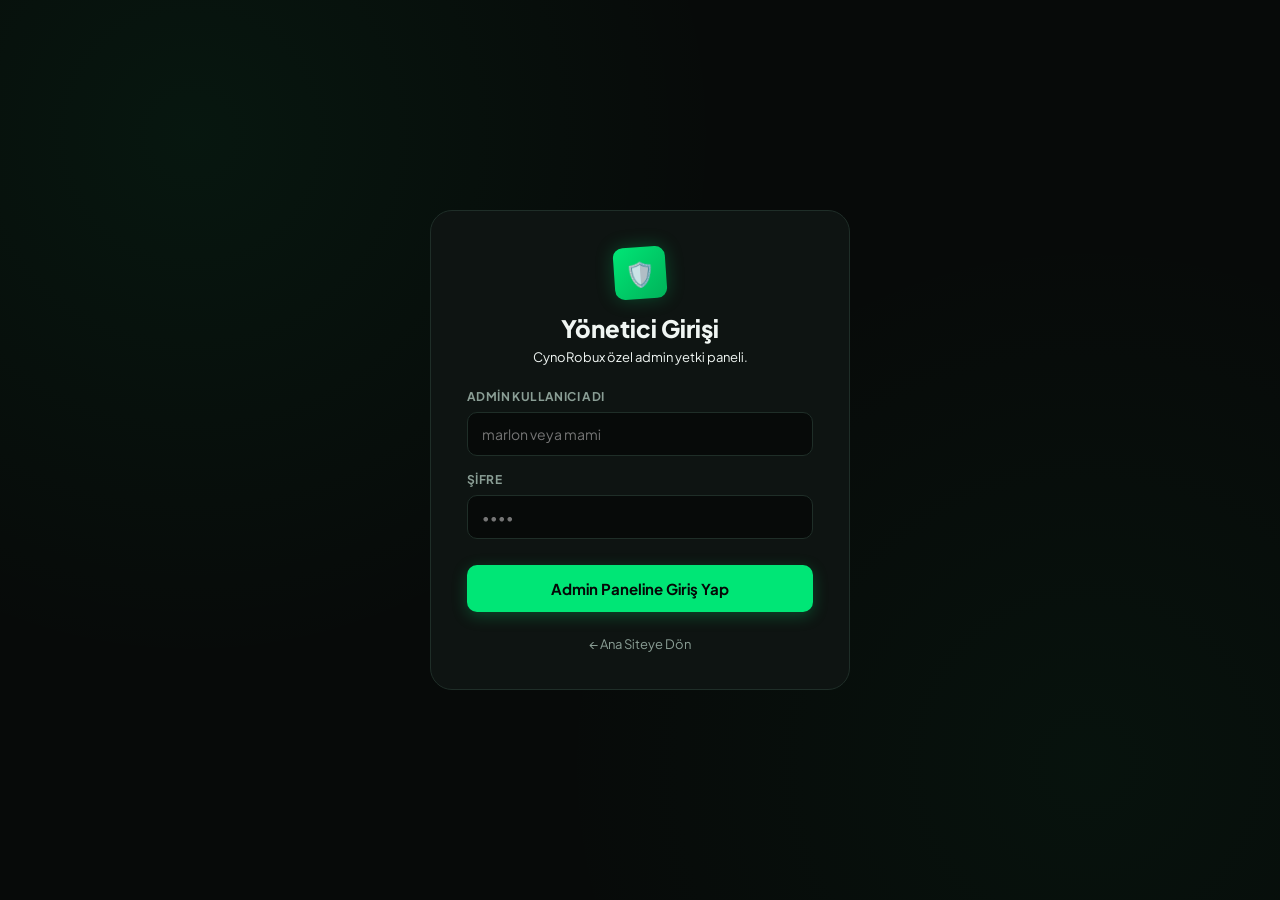
==== admin-giris.html @ 6a9be20d "Add files via upload" ====
<!DOCTYPE html>
<html lang="tr">
<head>
  <meta charset="UTF-8">
  <meta name="viewport" content="width=device-width, initial-scale=1.0">
  <title>Admin Girişi — CynoRobux Panel</title>
  <link rel="stylesheet" href="style.css">
</head>
<body style="display: flex; align-items: center; justify-content: center; min-height: 100vh;">
  <div style="width: 100%; max-width: 420px; background: var(--bg-panel); border: 1px solid var(--border-color); border-radius: 22px; padding: 36px; z-index: 5;">
    <div style="text-align: center; margin-bottom: 24px;">
      <div class="brand-logo" style="margin: 0 auto 14px; width: 52px; height: 52px; font-size: 24px;">🛡️</div>
      <h1 style="font-size: 24px; font-weight: 800;">Yönetici Girişi</h1>
      <p style="color: var::text-muted); font-size: 13px; margin-top: 6px;">CynoRobux özel admin yetki paneli.</p>
    </div>

    <form onsubmit="handleAdminLogin(event)">
      <div class="form-group">
        <label>Admin Kullanıcı Adı</label>
        <input type="text" id="adm-user" class="form-control" placeholder="marlon veya mami" required>
      </div>

      <div class="form-group">
        <label>Şifre</label>
        <input type="password" id="adm-pass" class="form-control" placeholder="••••" required>
      </div>

      <button type="submit" class="btn btn-primary" style="width: 100%; padding: 14px; font-size: 15px; margin-top: 10px;">
        Admin Paneline Giriş Yap
      </button>
    </form>

    <div style="text-align: center; margin-top: 20px;">
      <a href="index.html" style="color: var(--text-muted); font-size: 13px; text-decoration: none;">← Ana Siteye Dön</a>
    </div>
  </div>

  <script src="app.js"></script>
  <script>
    function handleAdminLogin(e) {
      e.preventDefault();
      const u = document.getElementById('adm-user').value.trim();
      const p = document.getElementById('adm-pass').value.trim();

      const validAdmins = [
        { user: 'marlon', pass: '1212' },
        { user: 'mami', pass: '1212' }
      ];

      const match = validAdmins.find(a => a.user === u && a.pass === p);
      if (match) {
        localStorage.setItem('cynorobux_admin_auth', JSON.stringify({ user: match.user, time: Date.now() }));
        showToast(`Yönetici olarak giriş yapıldı: ${match.user}`);
        setTimeout(() => {
          window.location.href = 'admin.html';
        }, 800);
      } else {
        showToast('Hatalı admin kullanıcı adı veya şifresi!', true);
      }
    }
  </script>
</body>
</html>
---- style.css ----
@import url('https://fonts.googleapis.com/css2?family=Plus+Jakarta+Sans:wght@400;500;600;700;800&family=JetBrains+Mono:wght@500;700&display=swap');

:root {
  --bg-dark: #070a09;
  --bg-panel: #0e1412;
  --bg-card: #131b18;
  --bg-card-hover: #18231f;
  --border-color: #1f2e28;
  --roblox-green: #00e676;
  --roblox-green-dark: #00b259;
  --roblox-green-glow: rgba(0, 230, 118, 0.25);
  --text-main: #f0f6f3;
  --text-muted: #8a9e95;
  --danger: #ff4757;
  --warning: #ffa502;
  --discord-blurple: #5865F2;
}

* {
  margin: 0;
  padding: 0;
  box-sizing: border-box;
  font-family: 'Plus Jakarta Sans', sans-serif;
}

body {
  background-color: var(--bg-dark);
  color: var(--text-main);
  min-height: 100vh;
  display: flex;
  flex-direction: column;
  position: relative;
  overflow-x: hidden;
  background-image: 
    radial-gradient(circle at 15% 15%, rgba(0, 230, 118, 0.06) 0%, transparent 40%),
    radial-gradient(circle at 85% 85%, rgba(0, 178, 89, 0.05) 0%, transparent 40%);
}

/* Falling Robux Background Animation */
.falling-robux-container {
  position: fixed;
  top: 0;
  left: 0;
  width: 100%;
  height: 100%;
  pointer-events: none;
  overflow: hidden;
  z-index: 0;
}

.falling-rbx {
  position: absolute;
  top: -10%;
  color: var(--roblox-green);
  opacity: 0.35;
  font-weight: 800;
  font-family: 'JetBrains Mono', monospace;
  animation: fallAnimation linear infinite;
  user-select: none;
}

@keyframes fallAnimation {
  0% {
    transform: translateY(-50px) rotate(0deg);
    opacity: 0;
  }
  20% {
    opacity: 0.45;
  }
  80% {
    opacity: 0.45;
  }
  100% {
    transform: translateY(110vh) rotate(360deg);
    opacity: 0;
  }
}

/* Ensure container content sits above falling elements */
.container, .navbar, .footer {
  position: relative;
  z-index: 2;
}

.rbx-icon {
  display: inline-flex;
  align-items: center;
  justify-content: center;
  width: 20px;
  height: 20px;
  vertical-align: middle;
}

/* Navbar */
.navbar {
  background: rgba(14, 20, 18, 0.9);
  backdrop-filter: blur(12px);
  border-bottom: 1px solid var(--border-color);
  padding: 0 32px;
  height: 72px;
  display: flex;
  align-items: center;
  justify-content: space-between;
  position: sticky;
  top: 0;
  z-index: 100;
}

.brand {
  display: flex;
  align-items: center;
  gap: 12px;
  text-decoration: none;
  color: var(--text-main);
}

.brand-logo {
  width: 40px;
  height: 40px;
  background: linear-gradient(135deg, var(--roblox-green), var(--roblox-green-dark));
  border-radius: 10px;
  display: flex;
  align-items: center;
  justify-content: center;
  color: #050807;
  font-weight: 800;
  font-size: 20px;
  box-shadow: 0 0 18px var(--roblox-green-glow);
  transform: rotate(-4deg);
}

.brand-text {
  display: flex;
  flex-direction: column;
}

.brand-title {
  font-size: 20px;
  font-weight: 800;
  letter-spacing: 0.5px;
  display: flex;
  align-items: center;
  gap: 6px;
}

.brand-title span {
  color: var(--roblox-green);
}

.official-badge {
  font-size: 10px;
  background: rgba(0, 230, 118, 0.12);
  color: var(--roblox-green);
  border: 1px solid rgba(0, 230, 118, 0.3);
  padding: 2px 6px;
  border-radius: 4px;
  font-weight: 700;
  text-transform: uppercase;
  letter-spacing: 0.5px;
}

.nav-links {
  display: flex;
  align-items: center;
  gap: 8px;
}

.nav-link {
  text-decoration: none;
  color: var(--text-muted);
  font-weight: 600;
  font-size: 14px;
  padding: 10px 16px;
  border-radius: 10px;
  transition: all 0.2s ease;
  display: flex;
  align-items: center;
  gap: 8px;
}

.nav-link:hover, .nav-link.active {
  color: var(--text-main);
  background: var(--bg-card);
}

.nav-link.active {
  border: 1px solid var(--border-color);
  color: var(--roblox-green);
}

.nav-right {
  display: flex;
  align-items: center;
  gap: 14px;
}

.balance-box {
  background: var(--bg-card);
  border: 1px solid var(--border-color);
  padding: 6px 14px;
  border-radius: 12px;
  display: flex;
  align-items: center;
  gap: 10px;
}

.balance-amount {
  font-family: 'JetBrains Mono', monospace;
  font-weight: 700;
  font-size: 15px;
  color: var(--roblox-green);
  display: flex;
  align-items: center;
  gap: 6px;
}

.btn {
  padding: 10px 18px;
  border-radius: 10px;
  font-weight: 700;
  font-size: 14px;
  cursor: pointer;
  border: none;
  transition: all 0.2s ease;
  text-decoration: none;
  display: inline-flex;
  align-items: center;
  justify-content: center;
  gap: 8px;
}

.btn-primary {
  background: var(--roblox-green);
  color: #050807;
  box-shadow: 0 4px 15px var(--roblox-green-glow);
}

.btn-primary:hover {
  background: #1aff8c;
  transform: translateY(-1px);
}

.btn-outline {
  background: transparent;
  color: var(--text-main);
  border: 1px solid var(--border-color);
}

.btn-outline:hover {
  border-color: var(--roblox-green);
  color: var(--roblox-green);
  background: rgba(0, 230, 118, 0.05);
}

.btn-danger {
  background: rgba(255, 71, 87, 0.15);
  color: var(--danger);
  border: 1px solid rgba(255, 71, 87, 0.3);
}

.btn-danger:hover {
  background: var(--danger);
  color: #fff;
}

.btn-discord {
  background: var(--discord-blurple);
  color: #ffffff;
  box-shadow: 0 4px 15px rgba(88, 101, 242, 0.3);
}

.btn-discord:hover {
  background: #6d78f5;
  transform: translateY(-1px);
}

.container {
  max-width: 1320px;
  width: 100%;
  margin: 0 auto;
  padding: 32px 24px;
  flex: 1;
}

.hero-grid {
  display: grid;
  grid-template-columns: 1fr 390px;
  gap: 28px;
  align-items: start;
}

@media (max-width: 1024px) {
  .hero-grid {
    grid-template-columns: 1fr;
  }
}

.hero-banner {
  background: linear-gradient(135deg, #0f1915 0%, #0a100e 100%);
  border: 1px solid var(--border-color);
  border-radius: 20px;
  padding: 36px;
  position: relative;
  overflow: hidden;
  margin-bottom: 28px;
}

.hero-banner::after {
  content: '';
  position: absolute;
  right: -40px;
  top: -40px;
  width: 240px;
  height: 240px;
  background: radial-gradient(circle, rgba(0, 230, 118, 0.18), transparent 70%);
  pointer-events: none;
}

.hero-tag {
  display: inline-flex;
  align-items: center;
  gap: 8px;
  background: rgba(0, 230, 118, 0.1);
  border: 1px solid rgba(0, 230, 118, 0.25);
  color: var(--roblox-green);
  padding: 6px 12px;
  border-radius: 99px;
  font-size: 12px;
  font-weight: 700;
  margin-bottom: 16px;
}

.hero-banner h1 {
  font-size: 36px;
  font-weight: 800;
  line-height: 1.2;
  margin-bottom: 14px;
}

.hero-banner h1 span {
  color: var(--roblox-green);
}

.hero-banner p {
  color: var(--text-muted);
  font-size: 15px;
  line-height: 1.6;
  max-width: 600px;
  margin-bottom: 24px;
}

.hero-actions {
  display: flex;
  gap: 12px;
  flex-wrap: wrap;
}

.stats-strip {
  display: grid;
  grid-template-columns: repeat(3, 1fr);
  gap: 16px;
  margin-bottom: 28px;
}

.stat-card {
  background: var(--bg-panel);
  border: 1px solid var(--border-color);
  border-radius: 16px;
  padding: 20px;
}

.stat-label {
  font-size: 12px;
  color: var(--text-muted);
  font-weight: 600;
  margin-bottom: 6px;
}

.stat-value {
  font-family: 'JetBrains Mono', monospace;
  font-size: 22px;
  font-weight: 700;
  color: var(--text-main);
  display: flex;
  align-items: center;
  gap: 8px;
}

.section-header {
  display: flex;
  align-items: center;
  justify-content: space-between;
  margin-bottom: 18px;
}

.section-title {
  font-size: 20px;
  font-weight: 800;
  display: flex;
  align-items: center;
  gap: 10px;
}

.games-grid {
  display: grid;
  grid-template-columns: repeat(auto-fill, minmax(260px, 1fr));
  gap: 18px;
}

.game-card {
  background: var(--bg-panel);
  border: 1px solid var(--border-color);
  border-radius: 18px;
  padding: 20px;
  transition: all 0.25s ease;
  display: flex;
  flex-direction: column;
  justify-content: space-between;
  text-decoration: none;
  color: var(--text-main);
  position: relative;
  overflow: hidden;
}

.game-card:hover {
  transform: translateY(-4px);
  border-color: var(--roblox-green);
  box-shadow: 0 10px 25px rgba(0, 230, 118, 0.12);
}

.game-icon-box {
  width: 54px;
  height: 54px;
  border-radius: 14px;
  background: rgba(0, 230, 118, 0.1);
  border: 1px solid rgba(0, 230, 118, 0.25);
  display: flex;
  align-items: center;
  justify-content: center;
  font-size: 26px;
  margin-bottom: 16px;
  color: var(--roblox-green);
}

.game-badge {
  position: absolute;
  top: 16px;
  right: 16px;
  background: rgba(0, 230, 118, 0.15);
  color: var(--roblox-green);
  font-size: 11px;
  font-weight: 700;
  padding: 4px 10px;
  border-radius: 8px;
}

.game-card h3 {
  font-size: 18px;
  font-weight: 700;
  margin-bottom: 8px;
}

.game-card p {
  font-size: 13px;
  color: var(--text-muted);
  line-height: 1.5;
  margin-bottom: 18px;
}

.auth-sidebar {
  background: var(--bg-panel);
  border: 1px solid var(--border-color);
  border-radius: 20px;
  padding: 26px;
  position: sticky;
  top: 96px;
}

.auth-tabs {
  display: grid;
  grid-template-columns: 1fr 1fr;
  background: var(--bg-dark);
  padding: 5px;
  border-radius: 12px;
  border: 1px solid var(--border-color);
  margin-bottom: 22px;
}

.auth-tab-btn {
  padding: 10px;
  border: none;
  background: transparent;
  color: var(--text-muted);
  font-weight: 700;
  font-size: 14px;
  border-radius: 8px;
  cursor: pointer;
  transition: all 0.2s;
}

.auth-tab-btn.active {
  background: var(--roblox-green);
  color: #050807;
}

.form-group {
  margin-bottom: 16px;
}

.form-group label {
  display: block;
  font-size: 12px;
  font-weight: 700;
  color: var(--text-muted);
  margin-bottom: 8px;
  text-transform: uppercase;
  letter-spacing: 0.4px;
}

.form-control {
  width: 100%;
  background: var(--bg-dark);
  border: 1px solid var(--border-color);
  color: var(--text-main);
  padding: 12px 14px;
  border-radius: 10px;
  font-size: 14px;
  outline: none;
  transition: border-color 0.2s;
}

.form-control:focus {
  border-color: var(--roblox-green);
}

.profile-widget {
  text-align: center;
}

.avatar-circle {
  width: 76px;
  height: 76px;
  border-radius: 50%;
  background: linear-gradient(135deg, #132a20, #0b1611);
  border: 2px solid var(--roblox-green);
  margin: 0 auto 14px;
  display: flex;
  align-items: center;
  justify-content: center;
  font-size: 32px;
  box-shadow: 0 0 20px var(--roblox-green-glow);
}

.game-layout {
  display: grid;
  grid-template-columns: 340px 1fr;
  gap: 24px;
  align-items: start;
}

@media (max-width: 900px) {
  .game-layout {
    grid-template-columns: 1fr;
  }
}

.control-panel, .arena-panel {
  background: var(--bg-panel);
  border: 1px solid var(--border-color);
  border-radius: 20px;
  padding: 24px;
}

.arena-panel {
  min-height: 440px;
  display: flex;
  flex-direction: column;
  align-items: center;
  justify-content: center;
  position: relative;
}

.quick-bets {
  display: grid;
  grid-template-columns: repeat(4, 1fr);
  gap: 8px;
  margin-top: 8px;
}

.quick-bet-btn {
  background: var(--bg-dark);
  border: 1px solid var(--border-color);
  color: var(--text-muted);
  padding: 8px;
  border-radius: 8px;
  font-size: 12px;
  font-weight: 700;
  cursor: pointer;
}

.quick-bet-btn:hover {
  border-color: var(--roblox-green);
  color: var(--roblox-green);
}

.mines-grid {
  display: grid;
  grid-template-columns: repeat(5, 64px);
  gap: 10px;
}

.mine-tile {
  width: 64px;
  height: 64px;
  background: var(--bg-card);
  border: 1px solid var(--border-color);
  border-radius: 12px;
  font-size: 24px;
  display: flex;
  align-items: center;
  justify-content: center;
  cursor: pointer;
  transition: all 0.15s ease;
}

.mine-tile:hover:not(:disabled) {
  border-color: var(--roblox-green);
  transform: scale(1.04);
}

.mine-tile.revealed-gem {
  background: rgba(0, 230, 118, 0.15);
  border-color: var(--roblox-green);
  box-shadow: 0 0 15px var(--roblox-green-glow);
}

.mine-tile.revealed-bomb {
  background: rgba(255, 71, 87, 0.2);
  border-color: var(--danger);
}

.crash-multiplier {
  font-family: 'JetBrains Mono', monospace;
  font-size: 68px;
  font-weight: 800;
  color: var(--roblox-green);
  text-shadow: 0 0 30px var(--roblox-green-glow);
  margin: 20px 0;
}

.crash-multiplier.crashed {
  color: var(--danger);
  text-shadow: 0 0 30px rgba(255, 71, 87, 0.4);
}

.feed-table {
  width: 100%;
  border-collapse: collapse;
  margin-top: 12px;
}

.feed-table th {
  text-align: left;
  font-size: 12px;
  color: var(--text-muted);
  padding: 12px;
  border-bottom: 1px solid var(--border-color);
}

.feed-table td {
  padding: 12px;
  font-size: 13px;
  border-bottom: 1px solid rgba(31, 46, 40, 0.5);
}

.toast-container {
  position: fixed;
  bottom: 24px;
  right: 24px;
  z-index: 9999;
  display: flex;
  flex-direction: column;
  gap: 10px;
}

.toast {
  background: var(--bg-card);
  border-left: 4px solid var(--roblox-green);
  color: var(--text-main);
  padding: 14px 20px;
  border-radius: 10px;
  box-shadow: 0 10px 30px rgba(0,0,0,0.5);
  font-size: 14px;
  font-weight: 600;
  animation: slideIn 0.25s ease;
}

.toast.error {
  border-left-color: var(--danger);
}

@keyframes slideIn {
  from { transform: translateX(100%); opacity: 0; }
  to { transform: translateX(0); opacity: 1; }
}

.footer {
  border-top: 1px solid var(--border-color);
  background: var(--bg-panel);
  padding: 24px 32px;
  margin-top: 48px;
  display: flex;
  justify-content: space-between;
  align-items: center;
  flex-wrap: wrap;
  gap: 16px;
  font-size: 13px;
  color: var(--text-muted);
}
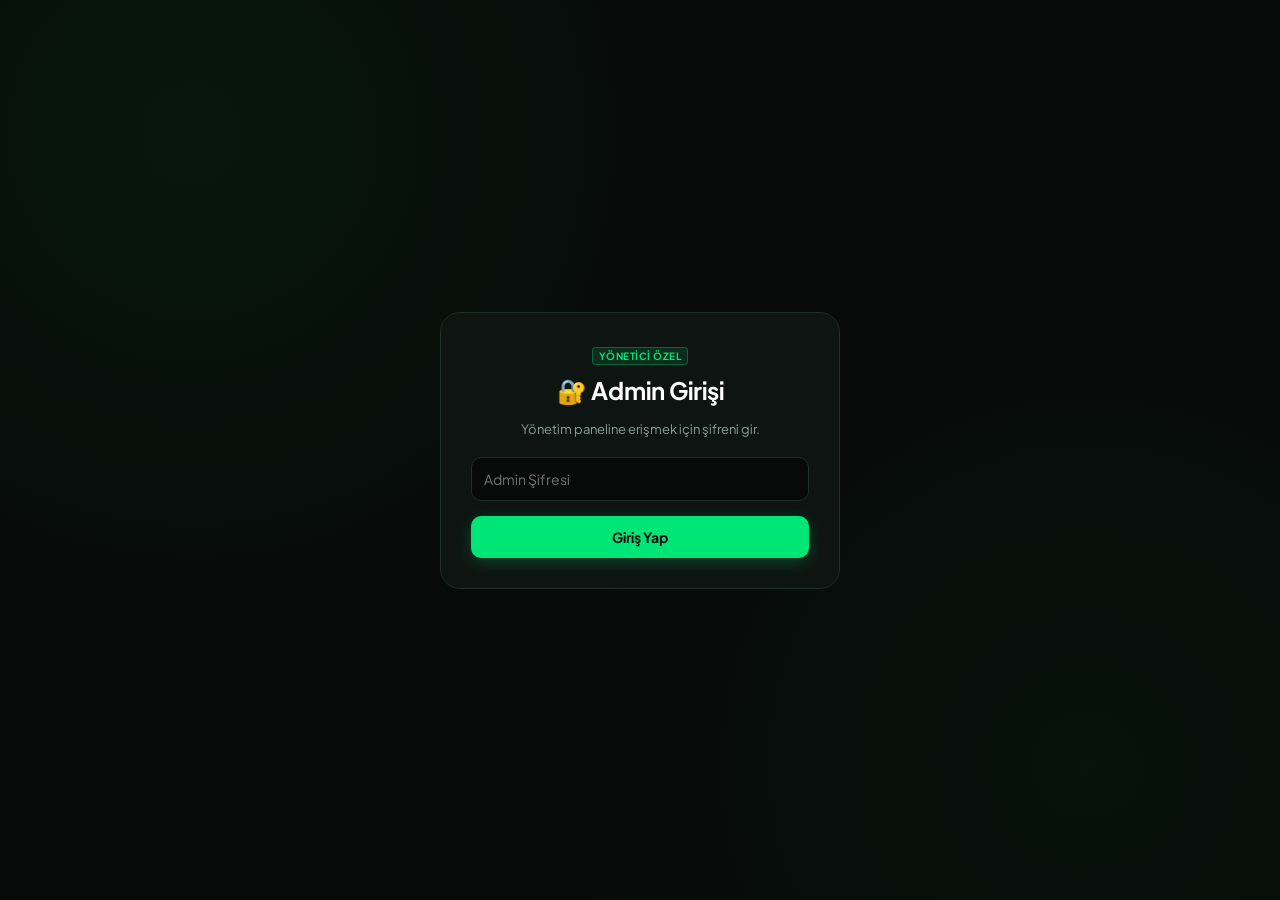
==== commit d1c45943: "Update admin-giris.html" ====
--- a/admin-giris.html
+++ b/admin-giris.html
@@ -3,59 +3,33 @@
 <head>
   <meta charset="UTF-8">
   <meta name="viewport" content="width=device-width, initial-scale=1.0">
-  <title>Admin Girişi — CynoRobux Panel</title>
+  <title>Admin Giriş — CynoRobux</title>
   <link rel="stylesheet" href="style.css">
 </head>
-<body style="display: flex; align-items: center; justify-content: center; min-height: 100vh;">
-  <div style="width: 100%; max-width: 420px; background: var(--bg-panel); border: 1px solid var(--border-color); border-radius: 22px; padding: 36px; z-index: 5;">
-    <div style="text-align: center; margin-bottom: 24px;">
-      <div class="brand-logo" style="margin: 0 auto 14px; width: 52px; height: 52px; font-size: 24px;">🛡️</div>
-      <h1 style="font-size: 24px; font-weight: 800;">Yönetici Girişi</h1>
-      <p style="color: var::text-muted); font-size: 13px; margin-top: 6px;">CynoRobux özel admin yetki paneli.</p>
-    </div>
-
-    <form onsubmit="handleAdminLogin(event)">
-      <div class="form-group">
-        <label>Admin Kullanıcı Adı</label>
-        <input type="text" id="adm-user" class="form-control" placeholder="marlon veya mami" required>
-      </div>
-
-      <div class="form-group">
-        <label>Şifre</label>
-        <input type="password" id="adm-pass" class="form-control" placeholder="••••" required>
-      </div>
-
-      <button type="submit" class="btn btn-primary" style="width: 100%; padding: 14px; font-size: 15px; margin-top: 10px;">
-        Admin Paneline Giriş Yap
-      </button>
-    </form>
-
-    <div style="text-align: center; margin-top: 20px;">
-      <a href="index.html" style="color: var(--text-muted); font-size: 13px; text-decoration: none;">← Ana Siteye Dön</a>
+<body>
+  <div class="container" style="display: flex; align-items: center; justify-content: center; min-height: 80vh;">
+    <div style="width: 100%; max-width: 400px; background: var(--bg-panel); border: 1px solid var(--border-color); border-radius: 20px; padding: 30px; text-align: center;">
+      <span class="official-badge" style="margin-bottom: 10px; display: inline-block;">YÖNETİCİ ÖZEL</span>
+      <h2 style="margin-bottom: 15px; color: #fff;">🔐 Admin Girişi</h2>
+      <p style="color: var(--text-muted); font-size: 13px; margin-bottom: 20px;">Yönetim paneline erişmek için şifreni gir.</p>
+      
+      <input type="password" id="admin-pass-input" class="form-control" placeholder="Admin Şifresi" style="margin-bottom: 15px; width: 100%; box-sizing: border-box; padding: 12px;">
+      <button onclick="checkAdminLogin()" class="btn btn-primary" style="width: 100%; padding: 12px;">Giriş Yap</button>
     </div>
   </div>
 
-  <script src="app.js"></script>
   <script>
-    function handleAdminLogin(e) {
-      e.preventDefault();
-      const u = document.getElementById('adm-user').value.trim();
-      const p = document.getElementById('adm-pass').value.trim();
+    // İstediğin admin şifresini buraya yazabilirsin
+    const ADMIN_SECRET = "cyno2026admin";
 
-      const validAdmins = [
-        { user: 'marlon', pass: '1212' },
-        { user: 'mami', pass: '1212' }
-      ];
-
-      const match = validAdmins.find(a => a.user === u && a.pass === p);
-      if (match) {
-        localStorage.setItem('cynorobux_admin_auth', JSON.stringify({ user: match.user, time: Date.now() }));
-        showToast(`Yönetici olarak giriş yapıldı: ${match.user}`);
-        setTimeout(() => {
-          window.location.href = 'admin.html';
-        }, 800);
+    function checkAdminLogin() {
+      const p = document.getElementById('admin-pass-input').value;
+      if (p === ADMIN_SECRET) {
+        localStorage.setItem('cynoAdminAuth', 'true');
+        alert("Giriş başarılı! Yönetim paneline yönlendiriliyorsun... 🚀");
+        window.location.href = 'admin.html';
       } else {
-        showToast('Hatalı admin kullanıcı adı veya şifresi!', true);
+        alert("Şifre yanlış kanka!");
       }
     }
   </script>
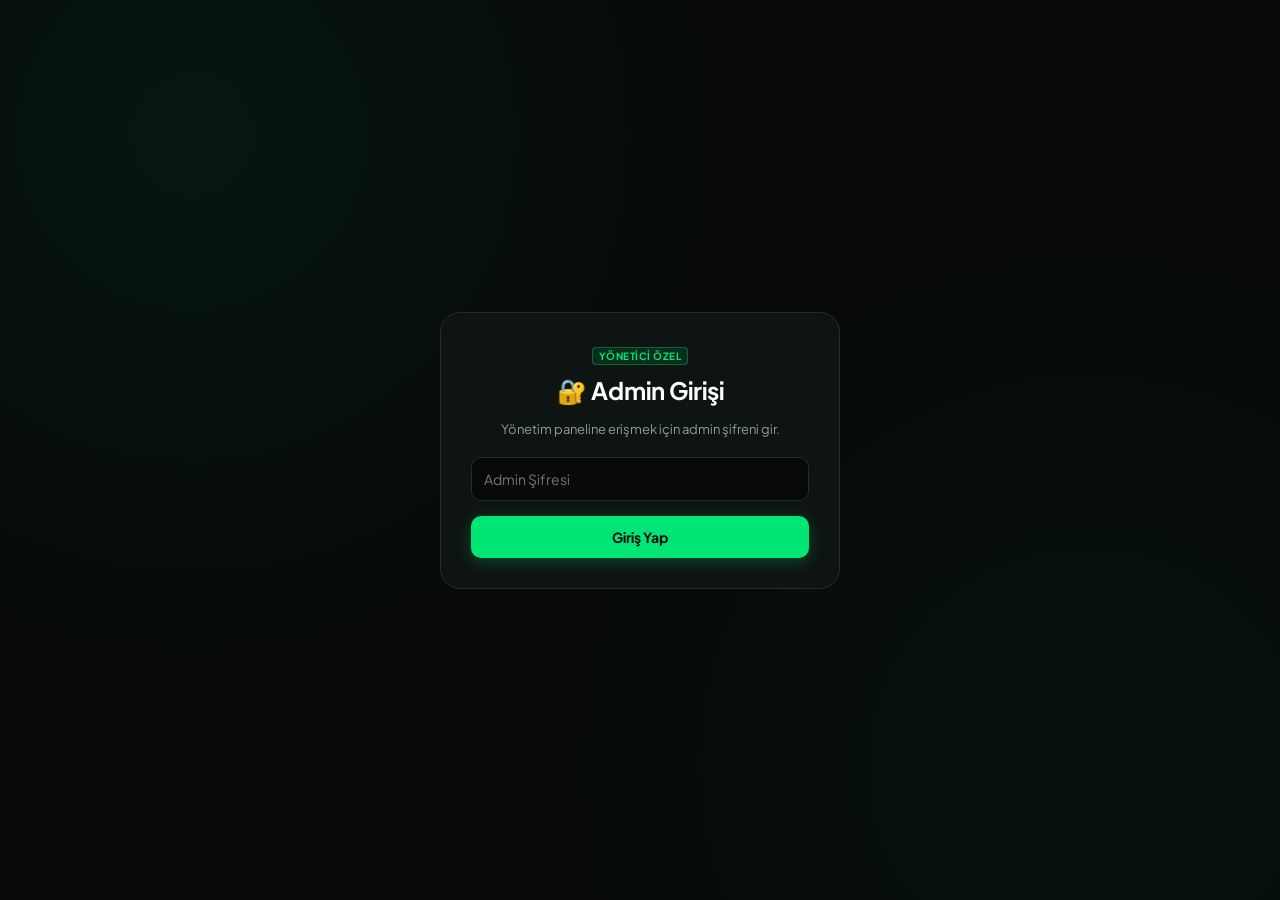
==== commit c06df664: "Update admin-giris.html" ====
--- a/admin-giris.html
+++ b/admin-giris.html
@@ -11,7 +11,7 @@
     <div style="width: 100%; max-width: 400px; background: var(--bg-panel); border: 1px solid var(--border-color); border-radius: 20px; padding: 30px; text-align: center;">
       <span class="official-badge" style="margin-bottom: 10px; display: inline-block;">YÖNETİCİ ÖZEL</span>
       <h2 style="margin-bottom: 15px; color: #fff;">🔐 Admin Girişi</h2>
-      <p style="color: var(--text-muted); font-size: 13px; margin-bottom: 20px;">Yönetim paneline erişmek için şifreni gir.</p>
+      <p style="color: var(--text-muted); font-size: 13px; margin-bottom: 20px;">Yönetim paneline erişmek için admin şifreni gir.</p>
       
       <input type="password" id="admin-pass-input" class="form-control" placeholder="Admin Şifresi" style="margin-bottom: 15px; width: 100%; box-sizing: border-box; padding: 12px;">
       <button onclick="checkAdminLogin()" class="btn btn-primary" style="width: 100%; padding: 12px;">Giriş Yap</button>
@@ -19,12 +19,13 @@
   </div>
 
   <script>
-    // İstediğin admin şifresini buraya yazabilirsin
-    const ADMIN_SECRET = "cyno2026admin";
+    // İki farklı admin şifresi (İkisi de aynı panele giriş yapar)
+    const ADMIN_PASSWORDS = ["mami123", "marlon123"];
 
     function checkAdminLogin() {
       const p = document.getElementById('admin-pass-input').value;
-      if (p === ADMIN_SECRET) {
+      
+      if (ADMIN_PASSWORDS.includes(p)) {
         localStorage.setItem('cynoAdminAuth', 'true');
         alert("Giriş başarılı! Yönetim paneline yönlendiriliyorsun... 🚀");
         window.location.href = 'admin.html';
